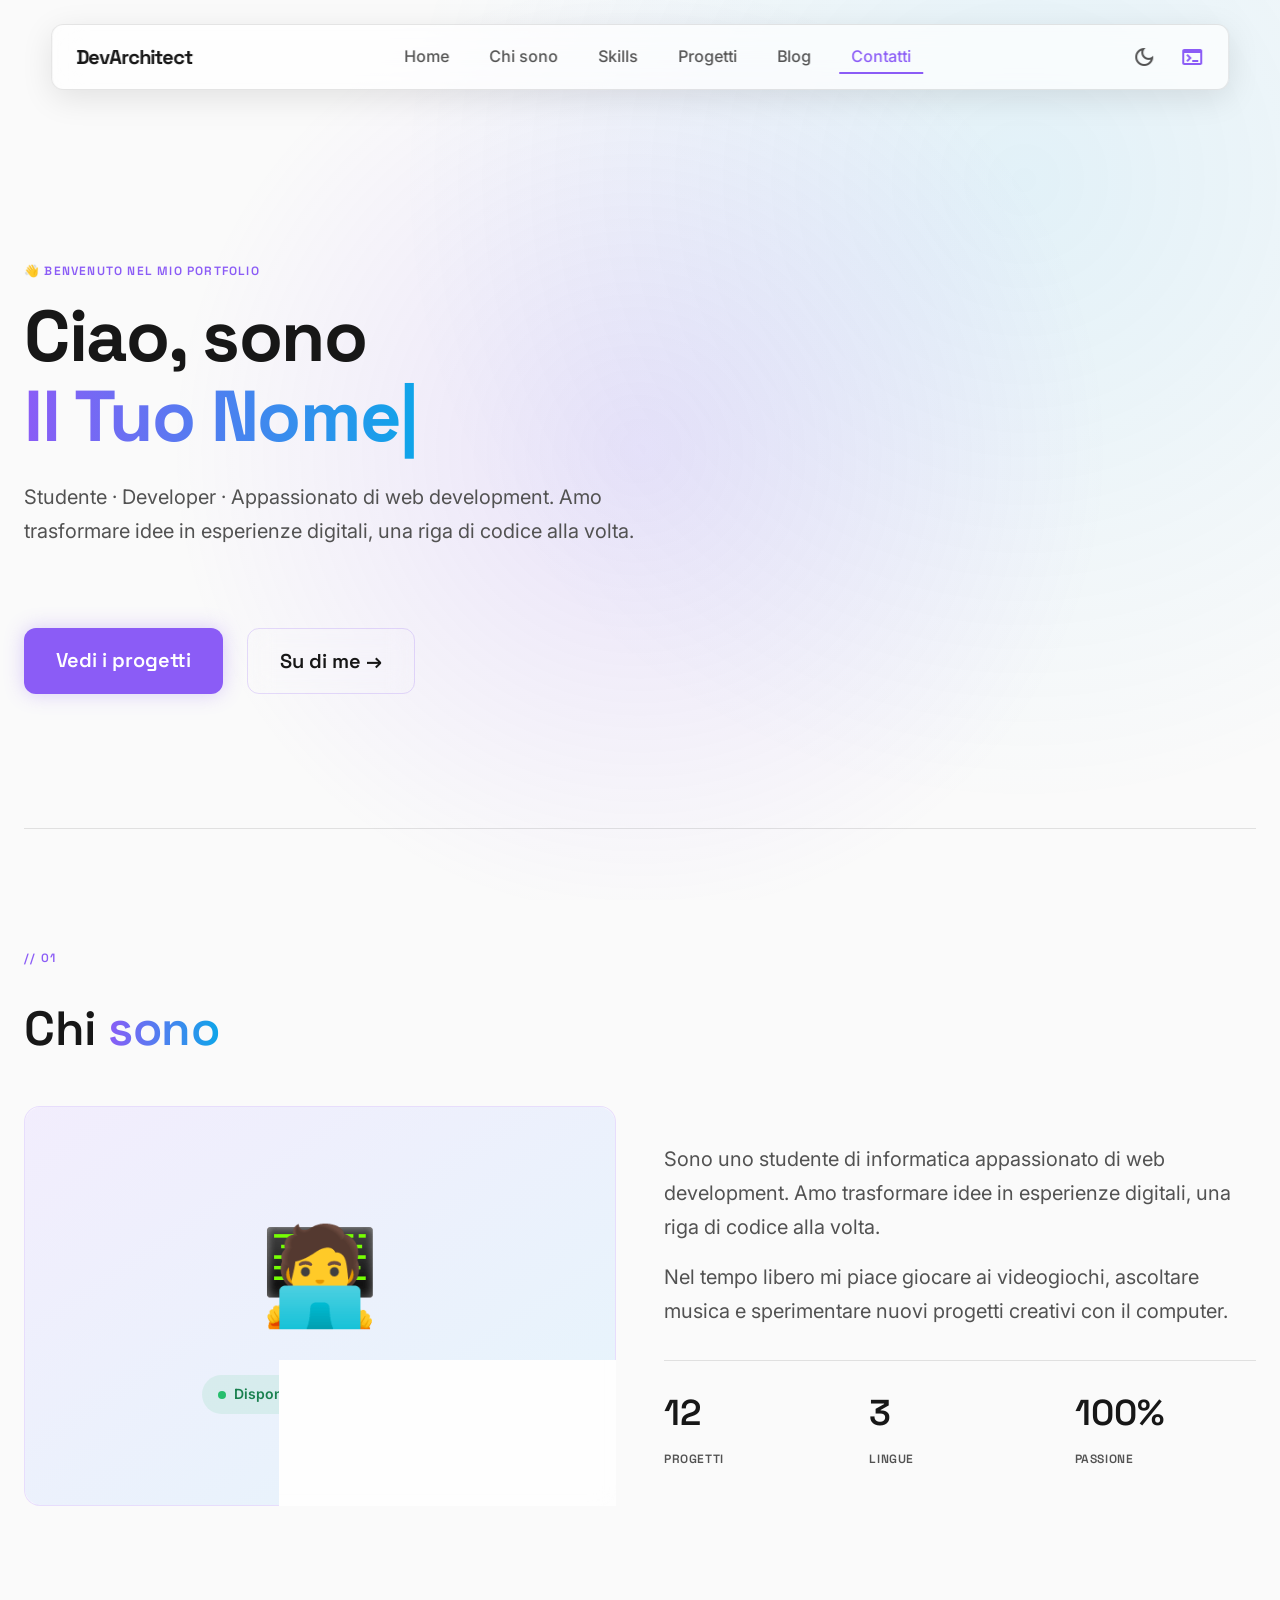
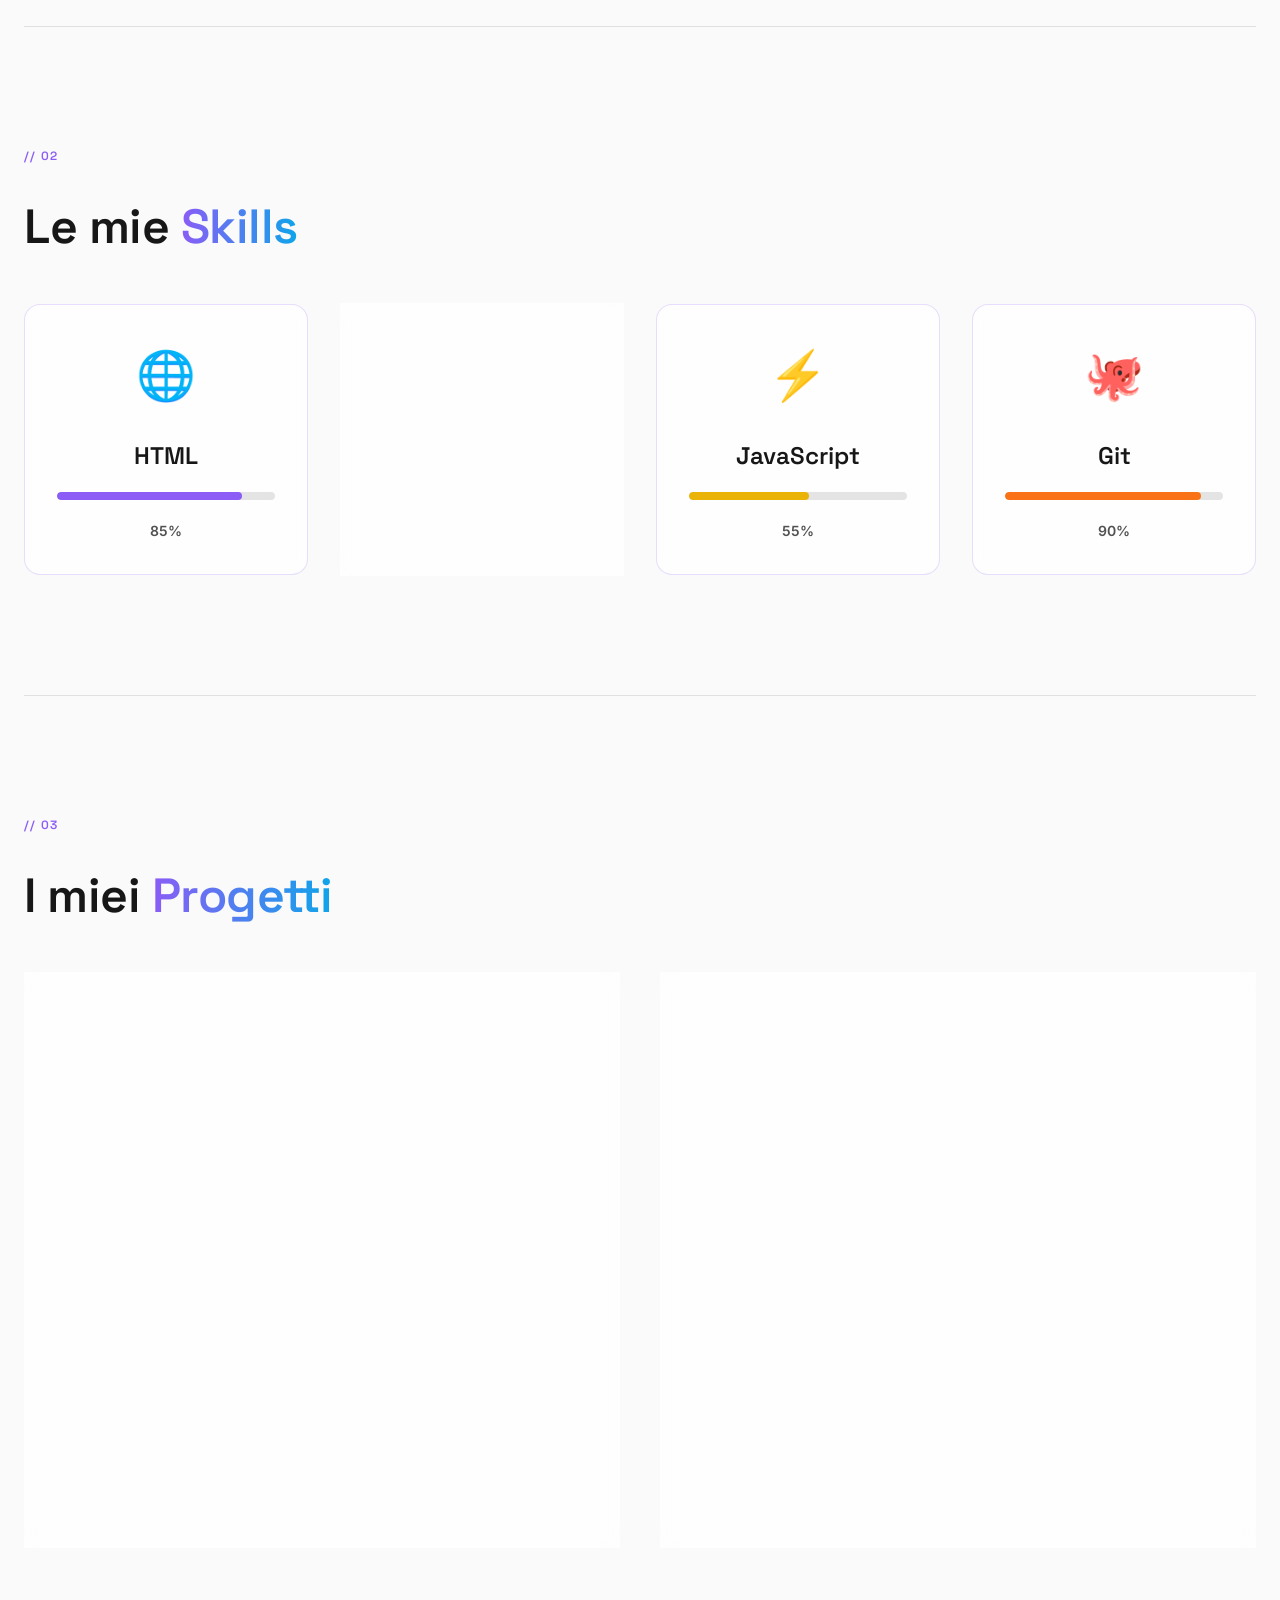
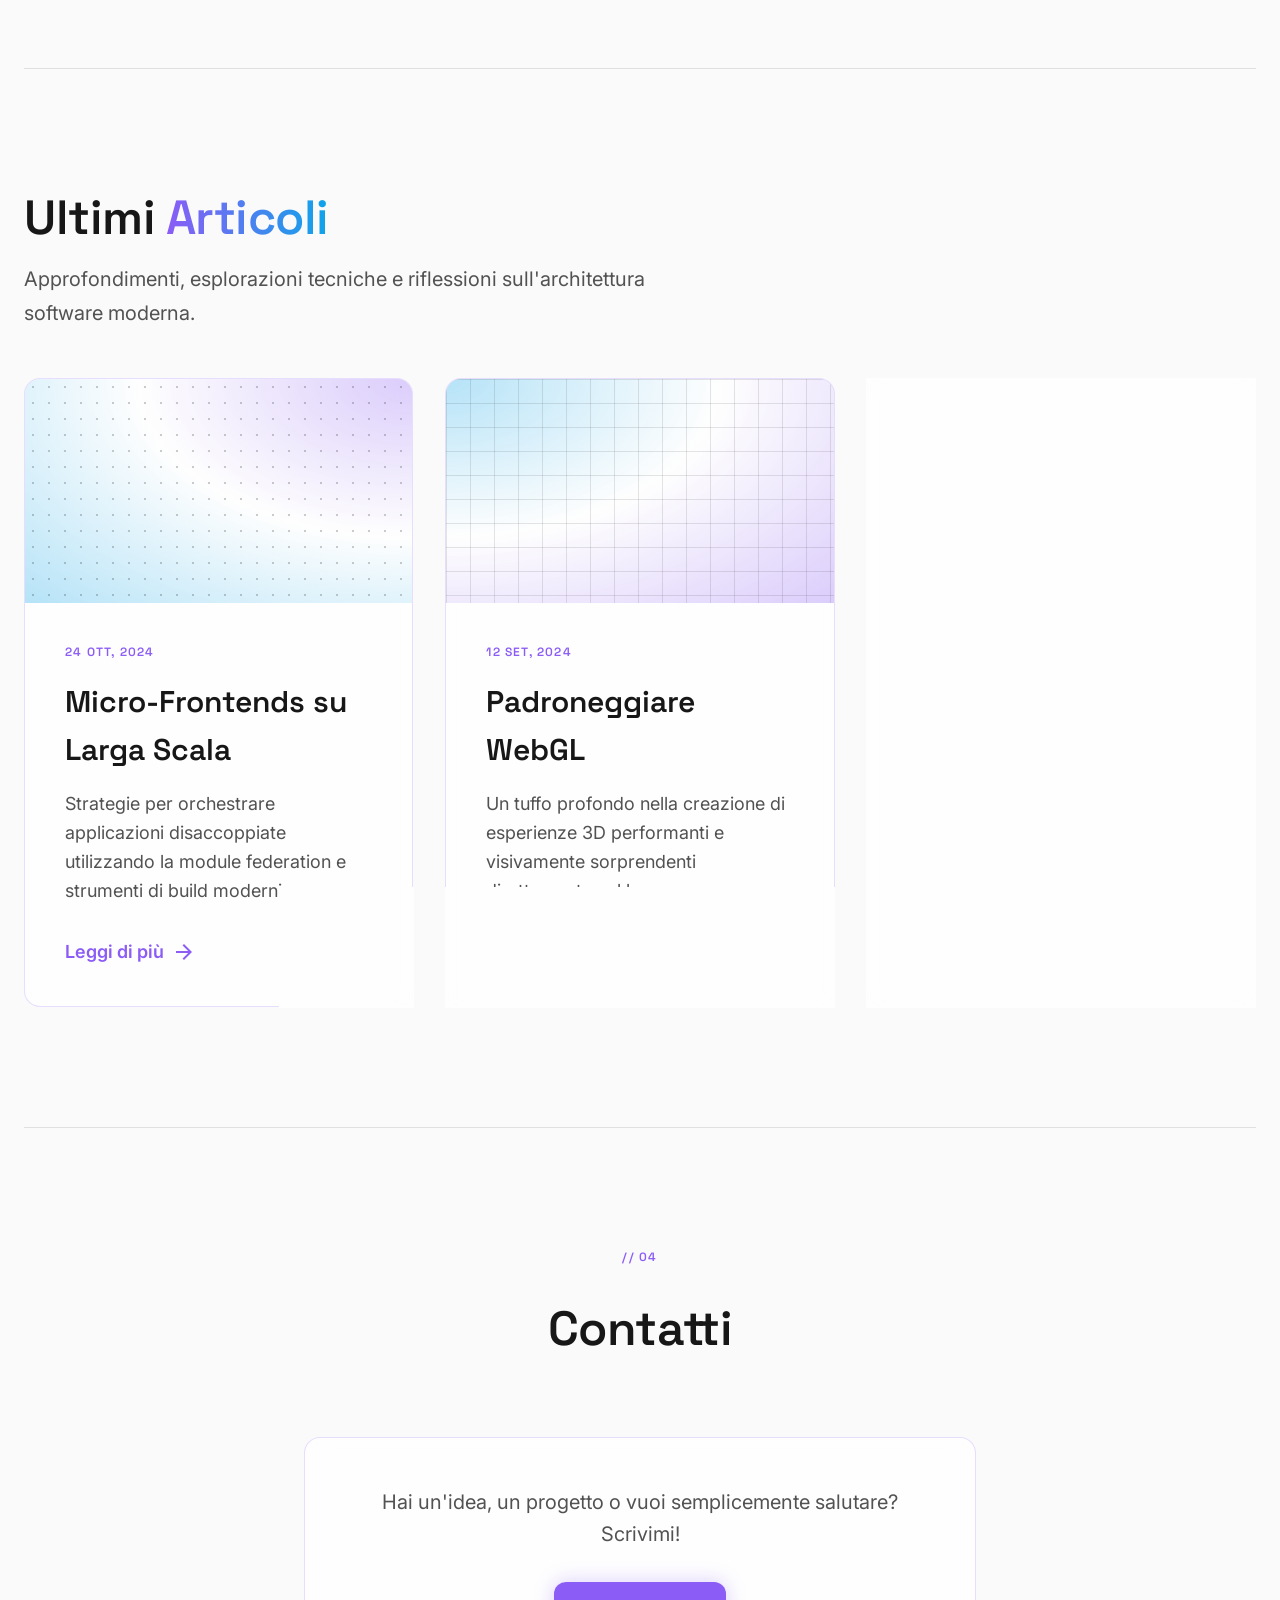
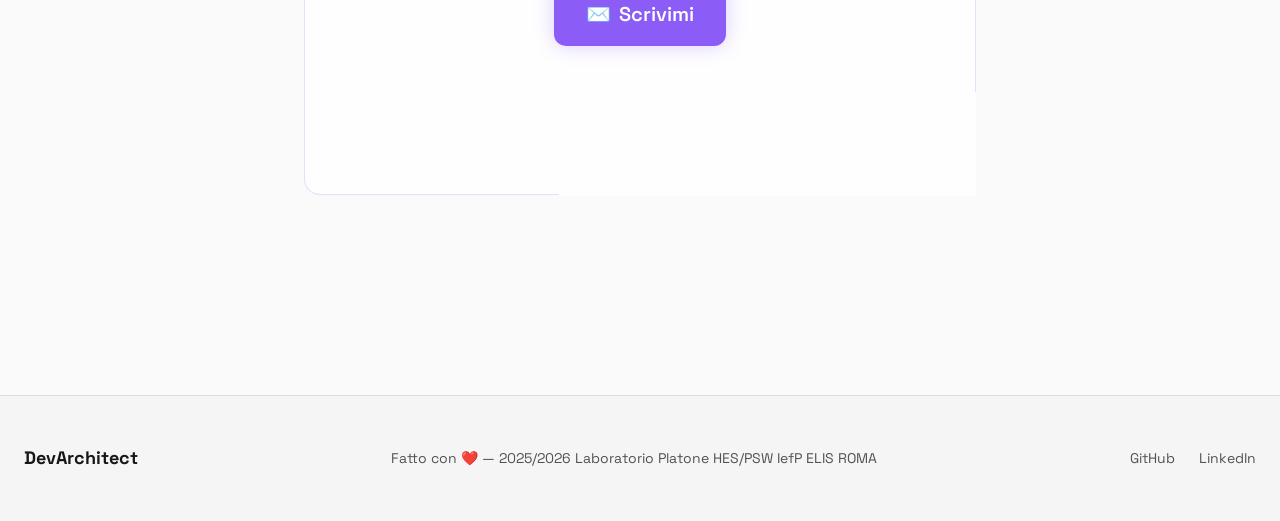
==== index.html @ a375ac2d "Add files via upload" ====
<!DOCTYPE html>

<html lang="it"><head>
<meta charset="utf-8"/>
<meta content="width=device-width, initial-scale=1.0" name="viewport"/>
<title>DevArchitect - Developer Portfolio</title>
<link href="https://fonts.googleapis.com/css2?family=Space+Grotesk:wght@400;600;700;900&amp;family=Inter:wght@400;500;600&amp;display=swap" rel="stylesheet"/>
<link href="https://fonts.googleapis.com/css2?family=Material+Symbols+Outlined:wght,FILL@100..700,0..1&amp;display=swap" rel="stylesheet"/>
<link rel="stylesheet" href="css/style.css">
</head>
<body>
<div class="glow-bg"></div>
<nav class="navbar">
<div class="navbar-brand">
            DevArchitect
        </div>
<div class="nav-links">
<a class="nav-link active" href="#home">Home</a>
<a class="nav-link" href="#about">Chi sono</a>
<a class="nav-link" href="#skills">Skills</a>
<a class="nav-link" href="#projects">Progetti</a>
<a class="nav-link" href="#blog">Blog</a>
<a class="nav-link" href="#contact">Contatti</a>
</div>
<div class="nav-actions">
<button aria-label="Toggle theme" class="theme-toggle" id="theme-toggle">
<span class="material-symbols-outlined light-icon">dark_mode</span>
<span class="material-symbols-outlined dark-icon" style="display: none;">light_mode</span>
</button>
<span class="material-symbols-outlined icon-terminal">terminal</span>
</div>
</nav>
<main>
<div class="container">
<!-- Hero Section -->
<section id="home">
<p class="label-caps">👋 Benvenuto nel mio portfolio</p>
<h1 class="h1-title max-w-4xl">
                    Ciao, sono<br/>
<span class="text-gradient typing-text" id="typewriter"></span>
</h1>
<p class="body-lg max-w-2xl mb-10">
                    Studente · Developer · Appassionato di web development. Amo trasformare idee in esperienze digitali, una riga di codice alla volta.
                </p>
<div class="btn-group">
<a class="btn-primary" href="#projects">Vedi i progetti</a>
<a class="btn-glass" href="#about">Su di me →</a>
</div>
</section>
<!-- About Section -->
<section id="about">
<div class="section-header">
<p class="label-caps">// 01</p>
<h2 class="h2-title">Chi <span class="text-gradient">sono</span></h2>
</div>
<div class="about-grid">
<div class="glass-panel glass-card about-image-card">
<div class="emoji">🧑‍💻</div>
<div class="bg-gradient"></div>
<div class="status-badge">
<span class="pulse-dot"></span> Disponibile per collaborare
                        </div>
</div>
<div>
<p class="body-lg mb-4">
                            Sono uno studente di informatica appassionato di web development.
                            Amo trasformare idee in esperienze digitali, una riga di codice alla volta.
                        </p>
<p class="body-lg mb-8">
                            Nel tempo libero mi piace giocare ai videogiochi, ascoltare musica
                            e sperimentare nuovi progetti creativi con il computer.
                        </p>
<div class="stats-grid">
<div>
<div class="stat-number">12</div>
<div class="stat-label">Progetti</div>
</div>
<div>
<div class="stat-number">3</div>
<div class="stat-label">Lingue</div>
</div>
<div>
<div class="stat-number">100%</div>
<div class="stat-label">Passione</div>
</div>
</div>
</div>
</div>
</section>
<!-- Skills Section -->
<section id="skills">
<div class="section-header">
<p class="label-caps">// 02</p>
<h2 class="h2-title">Le mie <span class="text-gradient">Skills</span></h2>
</div>
<div class="skills-grid">
<div class="glass-panel glass-card skill-card">
<div class="skill-icon">🌐</div>
<h3 class="skill-name">HTML</h3>
<div class="progress-bar-container">
<div class="progress-bar" style="width: 85%; background-color: #8b5cf6;"></div>
</div>
<span class="progress-text">85%</span>
</div>
<div class="glass-panel glass-card skill-card">
<div class="skill-icon">🎨</div>
<h3 class="skill-name">CSS</h3>
<div class="progress-bar-container">
<div class="progress-bar" style="width: 70%; background-color: #0ea5e9;"></div>
</div>
<span class="progress-text">70%</span>
</div>
<div class="glass-panel glass-card skill-card">
<div class="skill-icon">⚡</div>
<h3 class="skill-name">JavaScript</h3>
<div class="progress-bar-container">
<div class="progress-bar" style="width: 55%; background-color: #eab308;"></div>
</div>
<span class="progress-text">55%</span>
</div>
<div class="glass-panel glass-card skill-card">
<div class="skill-icon">🐙</div>
<h3 class="skill-name">Git</h3>
<div class="progress-bar-container">
<div class="progress-bar" style="width: 90%; background-color: #f97316;"></div>
</div>
<span class="progress-text">90%</span>
</div>
</div>
</section>
<!-- Projects Section -->
<section id="projects">
<div class="section-header">
<p class="label-caps">// 03</p>
<h2 class="h2-title">I miei <span class="text-gradient">Progetti</span></h2>
</div>
<div class="projects-grid">
<div class="glass-panel glass-card project-card">
<div class="project-image project-img-1">
                            🎮
                        </div>
<div class="project-content">
<div class="tech-chips">
<span class="tech-chip">HTML</span>
<span class="tech-chip">CSS</span>
<span class="tech-chip">JS</span>
</div>
<h3 class="project-title">Progetto 1</h3>
<p class="project-desc">Descrizione breve del tuo primo progetto. Cosa hai imparato? Che problema risolve?</p>
<div class="project-links">
<a class="project-link primary" href="#">
                                    Live <span class="material-symbols-outlined">arrow_forward</span>
</a>
<a class="project-link secondary" href="#">GitHub</a>
</div>
</div>
</div>
<div class="glass-panel glass-card project-card">
<div class="project-image project-img-2">
                            🌈
                        </div>
<div class="project-content">
<div class="tech-chips">
<span class="tech-chip">HTML</span>
<span class="tech-chip">CSS</span>
</div>
<h3 class="project-title">Progetto 2</h3>
<p class="project-desc">Descrizione breve del tuo secondo progetto. Cosa hai imparato? Che problema risolve?</p>
<div class="project-links">
<a class="project-link primary" href="#">
                                    Live <span class="material-symbols-outlined">arrow_forward</span>
</a>
<a class="project-link secondary" href="#">GitHub</a>
</div>
</div>
</div>
</div>
</section>
<!-- Blog Section -->
<section id="blog">
<div class="section-header">
<h2 class="h2-title">Ultimi <span class="text-gradient">Articoli</span></h2>
<p class="body-lg max-w-2xl">Approfondimenti, esplorazioni tecniche e riflessioni sull'architettura software moderna.</p>
</div>
<div class="blog-grid">
<div class="glass-panel glass-card blog-card">
<div class="blog-image blog-img-1">
<div class="blog-pattern-1"></div>
</div>
<div class="blog-content">
<span class="blog-date">24 Ott, 2024</span>
<h3 class="blog-title">Micro-Frontends su Larga Scala</h3>
<p class="blog-desc">Strategie per orchestrare applicazioni disaccoppiate utilizzando la module federation e strumenti di build moderni.</p>
<a class="blog-link" href="#">
                                Leggi di più <span class="material-symbols-outlined">arrow_forward</span>
</a>
</div>
</div>
<div class="glass-panel glass-card blog-card">
<div class="blog-image blog-img-2">
<div class="blog-pattern-2"></div>
</div>
<div class="blog-content">
<span class="blog-date">12 Set, 2024</span>
<h3 class="blog-title">Padroneggiare WebGL</h3>
<p class="blog-desc">Un tuffo profondo nella creazione di esperienze 3D performanti e visivamente sorprendenti direttamente nel browser.</p>
<a class="blog-link" href="#">
                                Leggi di più <span class="material-symbols-outlined">arrow_forward</span>
</a>
</div>
</div>
<div class="glass-panel glass-card blog-card">
<div class="blog-image blog-img-3">
<div class="blog-pattern-3"></div>
</div>
<div class="blog-content">
<span class="blog-date">05 Ago, 2024</span>
<h3 class="blog-title">React Server Components</h3>
<p class="blog-desc">Comprendere il nuovo paradigma di rendering e come influisce sul data fetching e sull'idratazione.</p>
<a class="blog-link" href="#">
                                Leggi di più <span class="material-symbols-outlined">arrow_forward</span>
</a>
</div>
</div>
</div>
</section>
<!-- Contact Section -->
<section id="contact">
<div class="section-header">
<p class="label-caps">// 04</p>
<h2 class="h2-title">Contatti</h2>
</div>
<div class="glass-panel glass-card contact-card">
<p class="contact-text">
                        Hai un'idea, un progetto o vuoi semplicemente salutare? Scrivimi!
                    </p>
<a class="btn-primary" href="mailto:tua@email.com" style="display: flex; align-items: center; gap: 0.5rem;">
<span>✉️</span> Scrivimi
                    </a>
<div class="social-links">
<a aria-label="GitHub" class="social-btn" href="#">
<svg fill="currentColor" height="28" viewbox="0 0 24 24" width="28"><path d="M12 0C5.374 0 0 5.373 0 12c0 5.302 3.438 9.8 8.207 11.387.599.111.793-.261.793-.577v-2.234c-3.338.726-4.033-1.416-4.033-1.416-.546-1.387-1.333-1.756-1.333-1.756-1.089-.745.083-.729.083-.729 1.205.084 1.839 1.237 1.839 1.237 1.07 1.834 2.807 1.304 3.492.997.107-.775.418-1.305.762-1.604-2.665-.305-5.467-1.334-5.467-5.931 0-1.311.469-2.381 1.236-3.221-.124-.303-.535-1.524.117-3.176 0 0 1.008-.322 3.301 1.23A11.509 11.509 0 0 1 12 5.803c1.02.005 2.047.138 3.006.404 2.291-1.552 3.297-1.23 3.297-1.23.653 1.653.242 2.874.118 3.176.77.84 1.235 1.911 1.235 3.221 0 4.609-2.807 5.624-5.479 5.921.43.372.823 1.102.823 2.222v3.293c0 .319.192.694.801.576C20.566 21.797 24 17.3 24 12c0-6.627-5.373-12-12-12z"></path></svg>
</a>
<a aria-label="Instagram" class="social-btn" href="#">
<svg fill="currentColor" height="28" viewbox="0 0 24 24" width="28"><path d="M12 2.163c3.204 0 3.584.012 4.85.07 3.252.148 4.771 1.691 4.919 4.919.058 1.265.069 1.645.069 4.849 0 3.205-.012 3.584-.069 4.849-.149 3.225-1.664 4.771-4.919 4.919-1.266.058-1.644.07-4.85.07-3.204 0-3.584-.012-4.849-.07-3.26-.149-4.771-1.699-4.919-4.92-.058-1.265-.07-1.644-.07-4.849 0-3.204.013-3.583.07-4.849.149-3.227 1.664-4.771 4.919-4.919 1.266-.057 1.645-.069 4.849-.069zm0-2.163c-3.259 0-3.667.014-4.947.072-4.358.2-6.78 2.618-6.98 6.98-.059 1.281-.073 1.689-.073 4.948 0 3.259.014 3.668.072 4.948.2 4.358 2.618 6.78 6.98 6.98 1.281.058 1.689.072 4.948.072 3.259 0 3.668-.014 4.948-.072 4.354-.2 6.782-2.618 6.979-6.98.059-1.28.073-1.689.073-4.948 0-3.259-.014-3.667-.072-4.947-.196-4.354-2.617-6.78-6.979-6.98-1.281-.059-1.69-.073-4.949-.073zm0 5.838c-3.403 0-6.162 2.759-6.162 6.162s2.759 6.163 6.162 6.163 6.162-2.759 6.162-6.163c0-3.403-2.759-6.162-6.162-6.162zm0 10.162c-2.209 0-4-1.79-4-4 0-2.209 1.791-4 4-4s4 1.791 4 4c0 2.21-1.791 4-4 4zm6.406-11.845c-.796 0-1.441.645-1.441 1.44s.645 1.44 1.441 1.44c.795 0 1.439-.645 1.439-1.44s-.644-1.44-1.439-1.44z"></path></svg>
</a>
</div>
</div>
</section>
</div>
</main>
<footer>
<div class="container footer-content">
<div class="footer-brand">
                DevArchitect
            </div>
<div class="footer-text">
                Fatto con ❤️ — 2025/2026 Laboratorio Platone HES/PSW IefP ELIS ROMA
            </div>
<div class="footer-links">
<a class="footer-link" href="#">GitHub</a>
<a class="footer-link" href="#">LinkedIn</a>
</div>
</div>
</footer>
<script src="js/script.js"></script>
</body></html>
---- css/style.css ----
:root {
        /* Light Theme */
        --bg-color: #fafafa;
        --text-color: #171717;
        --text-muted: #525252;
        --primary-color: #8b5cf6;
        --secondary-color: #0ea5e9;
        --surface-color: rgba(255, 255, 255, 0.7);
        --border-color: rgba(0, 0, 0, 0.1);
        --glass-border: rgba(139, 92, 246, 0.2);
        --card-hover-shadow: rgba(139, 92, 246, 0.2);
        --nav-bg: rgba(255, 255, 255, 0.7);
        --glow-color-1: rgba(139, 92, 246, 0.15);
        --glow-color-2: rgba(14, 165, 233, 0.1);
        --footer-bg: #f5f5f5;
        --chip-bg: #e5e5e5;
        --chip-text: #404040;
    }

    :root[data-theme="dark"] {
        /* Dark Theme */
        --bg-color: #050505;
        --text-color: #e7e0ed;
        --text-muted: #a3a3a3;
        --primary-color: #d0bcff;
        --secondary-color: #4cd7f6;
        --surface-color: rgba(29, 26, 35, 0.4);
        --border-color: rgba(255, 255, 255, 0.05);
        --glass-border: rgba(255, 255, 255, 0.1);
        --card-hover-shadow: rgba(139, 92, 246, 0.3);
        --nav-bg: rgba(10, 10, 10, 0.6);
        --footer-bg: #0a0a0a;
        --chip-bg: rgba(255, 255, 255, 0.1);
        --chip-text: #d4d4d4;
    }

    * {
        box-sizing: border-box;
        margin: 0;
        padding: 0;
    }

    body {
        font-family: 'Inter', sans-serif;
        background-color: var(--bg-color);
        color: var(--text-color);
        line-height: 1.6;
        overflow-x: hidden;
        transition: background-color 0.3s ease, color 0.3s ease;
    }

    h1, h2, h3, h4, h5, h6, .font-heading {
        font-family: 'Space Grotesk', sans-serif;
    }

    a {
        text-decoration: none;
        color: inherit;
    }

    /* Global Glow Background */
    .glow-bg {
        position: fixed;
        top: 0;
        left: 0;
        right: 0;
        bottom: 0;
        background: radial-gradient(circle at 50% 50%, var(--glow-color-1), transparent 60%),
                    radial-gradient(circle at 80% 20%, var(--glow-color-2), transparent 50%);
        pointer-events: none;
        z-index: -1;
    }

    /* Navigation */
    .navbar {
        position: fixed;
        top: 1.5rem;
        left: 50%;
        transform: translateX(-50%);
        width: 92%;
        max-width: 1280px;
        background: var(--nav-bg);
        backdrop-filter: blur(16px);
        -webkit-backdrop-filter: blur(16px);
        border: 1px solid var(--border-color);
        border-radius: 0.75rem;
        display: flex;
        justify-content: space-between;
        align-items: center;
        padding: 0.75rem 1.5rem;
        z-index: 1000;
        box-shadow: 0 8px 32px 0 rgba(0, 0, 0, 0.1);
    }

    .navbar-brand {
        font-family: 'Space Grotesk', sans-serif;
        font-size: 1.25rem;
        font-weight: 900;
        letter-spacing: -0.05em;
    }

    .nav-links {
        display: none;
    }

    @media (min-width: 768px) {
        .nav-links {
            display: flex;
            gap: 1rem;
        }
    }

    .nav-link {
        font-weight: 500;
        color: var(--text-muted);
        padding: 0.25rem 0.75rem;
        border-radius: 0.375rem;
        transition: all 0.3s ease;
    }

    .nav-link:hover {
        color: var(--primary-color);
        background-color: var(--border-color);
    }

    .nav-link.active {
        color: var(--primary-color);
        border-bottom: 2px solid var(--primary-color);
        border-radius: 0;
        padding-bottom: 0.125rem;
    }

    .nav-actions {
        display: flex;
        align-items: center;
        gap: 1rem;
    }

    .theme-toggle {
        background: none;
        border: none;
        color: var(--text-muted);
        cursor: pointer;
        padding: 0.5rem;
        border-radius: 0.5rem;
        display: flex;
        align-items: center;
        justify-content: center;
        transition: background-color 0.3s ease;
    }

    .theme-toggle:hover {
        background-color: var(--border-color);
    }

    .icon-terminal {
        display: none;
        color: var(--primary-color);
    }

    @media (min-width: 768px) {
        .icon-terminal {
            display: block;
        }
    }

    /* Layout Container */
    .container {
        max-width: 1280px;
        margin: 0 auto;
        padding: 0 1.5rem;
        width: 100%;
    }

    main {
        margin-top: 8rem;
    }

    section {
        padding: 7.5rem 0;
        border-top: 1px solid var(--border-color);
    }

    #home {
        border-top: none;
        min-height: 700px;
        display: flex;
        flex-direction: column;
        justify-content: center;
    }

    /* Typography Utilities */
    .text-gradient {
        background-clip: text;
        -webkit-background-clip: text;
        -webkit-text-fill-color: transparent;
        background-image: linear-gradient(to right, var(--primary-color), var(--secondary-color));
    }

    .label-caps {
        font-family: 'Space Grotesk', sans-serif;
        font-size: 0.75rem;
        font-weight: 600;
        letter-spacing: 0.1em;
        text-transform: uppercase;
        color: var(--primary-color);
        margin-bottom: 1rem;
    }

    .h1-title {
        font-size: 4.5rem;
        line-height: 1.1;
        font-weight: 700;
        letter-spacing: -0.02em;
        margin-bottom: 1.5rem;
    }

    .h2-title {
        font-size: 3rem;
        line-height: 1.2;
        font-weight: 600;
        letter-spacing: -0.01em;
    }

    .h3-title {
        font-size: 2.5rem;
        line-height: 1.3;
        font-weight: 600;
    }

    .body-lg {
        font-size: 1.25rem;
        line-height: 1.7;
        color: var(--text-muted);
    }

    /* Typing Effect Specifics */
    .typing-container {
        display: inline-block;
    }
    
    .typing-text::after {
        content: '|';
        animation: blink 1s step-end infinite;
        color: var(--text-color);
    }

    @keyframes blink {
        0%, 100% { opacity: 1; }
        50% { opacity: 0; }
    }

    /* Buttons & Links */
    .btn-primary {
        display: inline-block;
        background-color: var(--primary-color);
        color: #fff;
        padding: 1rem 2rem;
        border-radius: 0.75rem;
        font-family: 'Space Grotesk', sans-serif;
        font-size: 1.25rem;
        font-weight: 600;
        box-shadow: 0 0 20px rgba(139, 92, 246, 0.3);
        transition: all 0.3s ease;
        border: none;
        cursor: pointer;
    }

    :root[data-theme="dark"] .btn-primary {
        color: #171717;
    }

    .btn-primary:hover {
        box-shadow: 0 0 30px rgba(139, 92, 246, 0.5);
        transform: translateY(-2px);
    }

    .btn-glass {
        display: inline-block;
        padding: 1rem 2rem;
        border-radius: 0.75rem;
        font-family: 'Space Grotesk', sans-serif;
        font-size: 1.25rem;
        font-weight: 600;
        backdrop-filter: blur(12px);
        border: 1px solid var(--glass-border);
        transition: all 0.3s ease;
    }

    .btn-glass:hover {
        background-color: var(--border-color);
    }

    .btn-group {
        display: flex;
        gap: 1.5rem;
        margin-top: 2.5rem;
    }

    /* Cards & Glass Panels */
    .glass-panel {
        background-color: var(--surface-color);
        backdrop-filter: blur(12px);
        -webkit-backdrop-filter: blur(12px);
        border: 1px solid var(--glass-border);
        border-radius: 1rem;
        transition: all 0.3s ease;
    }

    .glass-card:hover {
        backdrop-filter: blur(20px);
        box-shadow: 0 0 30px var(--card-hover-shadow);
        transform: translateY(-5px);
        border-color: var(--primary-color);
    }

    /* Section Header */
    .section-header {
        display: flex;
        flex-direction: column;
        gap: 1rem;
        margin-bottom: 3rem;
    }

    /* About Section */
    .about-grid {
        display: grid;
        grid-template-columns: 1fr;
        gap: 3rem;
        align-items: center;
    }

    @media (min-width: 1024px) {
        .about-grid {
            grid-template-columns: 1fr 1fr;
        }
    }

    .about-image-card {
        min-height: 400px;
        display: flex;
        flex-direction: column;
        align-items: center;
        justify-content: center;
        position: relative;
        padding: 3rem;
    }

    .about-image-card .emoji {
        font-size: 6rem;
        position: relative;
        z-index: 10;
        margin-bottom: 1.5rem;
    }

    .about-image-card .bg-gradient {
        position: absolute;
        inset: 0;
        background: linear-gradient(to bottom right, rgba(139, 92, 246, 0.1), rgba(14, 165, 233, 0.1));
        border-radius: 1rem;
    }

    .status-badge {
        display: inline-flex;
        align-items: center;
        gap: 0.5rem;
        padding: 0.5rem 1rem;
        border-radius: 9999px;
        background-color: rgba(34, 197, 94, 0.1);
        color: #15803d;
        font-weight: 600;
        font-size: 0.875rem;
    }

    :root[data-theme="dark"] .status-badge {
        background-color: rgba(34, 197, 94, 0.2);
        color: #4ade80;
    }

    .pulse-dot {
        width: 8px;
        height: 8px;
        border-radius: 50%;
        background-color: #22c55e;
        animation: pulse 2s cubic-bezier(0.4, 0, 0.6, 1) infinite;
    }

    @keyframes pulse {
        0%, 100% { opacity: 1; }
        50% { opacity: .5; }
    }

    .stats-grid {
        display: grid;
        grid-template-columns: repeat(3, 1fr);
        gap: 1.5rem;
        padding-top: 1.5rem;
        border-top: 1px solid var(--border-color);
        margin-top: 2rem;
    }

    .stat-number {
        font-family: 'Space Grotesk', sans-serif;
        font-size: 2.25rem;
        font-weight: 600;
        margin-bottom: 0.5rem;
    }

    .stat-label {
        font-family: 'Space Grotesk', sans-serif;
        font-size: 0.75rem;
        font-weight: 600;
        letter-spacing: 0.05em;
        text-transform: uppercase;
        color: var(--text-muted);
    }

    /* Skills Section */
    .skills-grid {
        display: grid;
        grid-template-columns: repeat(2, 1fr);
        gap: 2rem;
    }

    @media (min-width: 768px) {
        .skills-grid {
            grid-template-columns: repeat(4, 1fr);
        }
    }

    .skill-card {
        padding: 2rem;
        display: flex;
        flex-direction: column;
        align-items: center;
        text-align: center;
        gap: 1rem;
    }

    .skill-icon {
        font-size: 3rem;
        margin-bottom: 0.5rem;
    }

    .skill-name {
        font-family: 'Space Grotesk', sans-serif;
        font-size: 1.5rem;
        font-weight: 600;
    }

    .progress-bar-container {
        width: 100%;
        background-color: var(--border-color);
        border-radius: 9999px;
        height: 0.5rem;
        margin-bottom: 0.25rem;
        overflow: hidden;
    }

    .progress-bar {
        height: 100%;
        border-radius: 9999px;
    }

    .progress-text {
        font-size: 0.875rem;
        color: var(--text-muted);
        font-weight: 600;
    }

    /* Projects Section */
    .projects-grid {
        display: grid;
        grid-template-columns: 1fr;
        gap: 2.5rem;
    }

    @media (min-width: 768px) {
        .projects-grid {
            grid-template-columns: repeat(2, 1fr);
        }
    }

    .project-card {
        display: flex;
        flex-direction: column;
        min-height: 500px;
        overflow: hidden;
    }

    .project-image {
        height: 16rem;
        width: 100%;
        display: flex;
        align-items: center;
        justify-content: center;
        font-size: 6rem;
    }

    .project-img-1 { background: linear-gradient(to bottom right, rgba(99, 102, 241, 0.2), rgba(168, 85, 247, 0.2)); }
    .project-img-2 { background: linear-gradient(to bottom right, rgba(16, 185, 129, 0.2), rgba(20, 184, 166, 0.2)); }

    .project-content {
        padding: 2.5rem;
        display: flex;
        flex-direction: column;
        flex-grow: 1;
    }

    .tech-chips {
        display: flex;
        gap: 0.5rem;
        margin-bottom: 1.5rem;
        flex-wrap: wrap;
    }

    .tech-chip {
        padding: 0.25rem 0.75rem;
        background-color: var(--chip-bg);
        border-radius: 0.375rem;
        font-size: 0.875rem;
        font-weight: 600;
        color: var(--chip-text);
    }

    .project-title {
        font-size: 1.875rem;
        margin-bottom: 1rem;
        font-family: 'Space Grotesk', sans-serif;
        font-weight: 600;
    }

    .project-desc {
        color: var(--text-muted);
        margin-bottom: 2rem;
        flex-grow: 1;
        font-size: 1.125rem;
    }

    .project-links {
        display: flex;
        gap: 1.5rem;
        margin-top: auto;
    }

    .project-link {
        display: flex;
        align-items: center;
        gap: 0.5rem;
        font-weight: 600;
        font-size: 1.125rem;
        transition: color 0.3s ease;
    }

    .project-link.primary {
        color: var(--primary-color);
    }

    .project-link.primary:hover {
        color: var(--secondary-color);
    }

    .project-link.secondary {
        color: var(--text-muted);
    }

    .project-link.secondary:hover {
        color: var(--text-color);
    }

    /* Blog Section */
    .blog-grid {
        display: grid;
        grid-template-columns: 1fr;
        gap: 2rem;
    }

    @media (min-width: 1024px) {
        .blog-grid {
            grid-template-columns: repeat(3, 1fr);
        }
    }

    .blog-card {
        display: flex;
        flex-direction: column;
        min-height: 480px;
        overflow: hidden;
    }

    .blog-image {
        height: 14rem;
        width: 100%;
        position: relative;
        overflow: hidden;
    }

    .blog-img-1 { background: radial-gradient(ellipse at top right, rgba(139, 92, 246, 0.3), rgba(255, 255, 255, 0.1), rgba(14, 165, 233, 0.3)); }
    .blog-img-2 { background: radial-gradient(ellipse at top left, rgba(14, 165, 233, 0.3), rgba(255, 255, 255, 0.1), rgba(139, 92, 246, 0.3)); }
    .blog-img-3 { background: radial-gradient(circle at bottom, rgba(168, 85, 247, 0.3), rgba(255, 255, 255, 0.1), rgba(16, 185, 129, 0.3)); }

    .blog-pattern-1 { background-image: radial-gradient(rgba(0,0,0,0.2) 1px, transparent 1px); background-size: 16px 16px; position: absolute; inset: 0; }
    .blog-pattern-2 { background-image: linear-gradient(rgba(0,0,0,0.1) 1px, transparent 1px), linear-gradient(90deg, rgba(0,0,0,0.1) 1px, transparent 1px); background-size: 24px 24px; position: absolute; inset: 0; }
    .blog-pattern-3 { background-image: repeating-linear-gradient(45deg, rgba(0,0,0,0.1) 0, rgba(0,0,0,0.1) 1px, transparent 1px, transparent 12px); position: absolute; inset: 0; }

    :root[data-theme="dark"] .blog-pattern-1 { background-image: radial-gradient(rgba(255,255,255,0.2) 1px, transparent 1px); }
    :root[data-theme="dark"] .blog-pattern-2 { background-image: linear-gradient(rgba(255,255,255,0.1) 1px, transparent 1px), linear-gradient(90deg, rgba(255,255,255,0.1) 1px, transparent 1px); }
    :root[data-theme="dark"] .blog-pattern-3 { background-image: repeating-linear-gradient(45deg, rgba(255,255,255,0.1) 0, rgba(255,255,255,0.1) 1px, transparent 1px, transparent 12px); }

    .blog-content {
        padding: 2.5rem;
        display: flex;
        flex-direction: column;
        flex-grow: 1;
    }

    .blog-date {
        font-family: 'Space Grotesk', sans-serif;
        font-size: 0.75rem;
        font-weight: 600;
        letter-spacing: 0.1em;
        text-transform: uppercase;
        color: var(--primary-color);
        margin-bottom: 1rem;
    }

    .blog-title {
        font-size: 1.875rem;
        margin-bottom: 1rem;
        font-family: 'Space Grotesk', sans-serif;
        font-weight: 600;
    }

    .blog-desc {
        color: var(--text-muted);
        margin-bottom: 2rem;
        flex-grow: 1;
        font-size: 1.125rem;
    }

    .blog-link {
        display: inline-flex;
        align-items: center;
        gap: 0.5rem;
        font-weight: 600;
        color: var(--primary-color);
        font-size: 1.125rem;
        margin-top: auto;
        transition: color 0.3s ease;
    }

    .blog-link:hover {
        color: var(--secondary-color);
    }

    .blog-link .material-symbols-outlined {
        transition: transform 0.3s ease;
    }

    .blog-link:hover .material-symbols-outlined {
        transform: translateX(4px);
    }

    /* Contact Section */
    #contact {
        text-align: center;
        display: flex;
        flex-direction: column;
        align-items: center;
    }

    .contact-card {
        max-width: 42rem;
        width: 100%;
        padding: 3rem;
        display: flex;
        flex-direction: column;
        align-items: center;
        gap: 2rem;
        margin-top: 2rem;
    }

    .contact-text {
        font-size: 1.25rem;
        color: var(--text-muted);
    }

    .social-links {
        display: flex;
        gap: 1.5rem;
        margin-top: 1rem;
    }

    .social-btn {
        color: var(--text-muted);
        padding: 0.75rem;
        border-radius: 50%;
        transition: all 0.3s ease;
        display: flex;
        align-items: center;
        justify-content: center;
    }

    .social-btn:hover {
        color: var(--primary-color);
        background-color: var(--border-color);
    }

    /* Footer */
    footer {
        background-color: var(--footer-bg);
        border-top: 1px solid var(--border-color);
        padding: 3rem 0;
        margin-top: 5rem;
        position: relative;
        z-index: 10;
        transition: background-color 0.3s ease;
    }

    .footer-content {
        display: flex;
        flex-direction: column;
        align-items: center;
        gap: 1.5rem;
        font-family: 'Space Grotesk', sans-serif;
        font-size: 0.875rem;
    }

    @media (min-width: 768px) {
        .footer-content {
            flex-direction: row;
            justify-content: space-between;
        }
    }

    .footer-brand {
        font-size: 1.125rem;
        font-weight: 700;
        color: var(--text-color);
    }

    .footer-text {
        color: var(--text-muted);
        text-align: center;
    }

    .footer-links {
        display: flex;
        gap: 1.5rem;
    }

    .footer-link {
        color: var(--text-muted);
        transition: color 0.3s ease;
    }

    .footer-link:hover {
        color: var(--text-color);
    }

    /* Utilities */
    .mb-2 { margin-bottom: 0.5rem; }
    .mb-4 { margin-bottom: 1rem; }
    .mb-6 { margin-bottom: 1.5rem; }
    .mb-8 { margin-bottom: 2rem; }
    .mb-10 { margin-bottom: 2.5rem; }
    
    .max-w-2xl { max-width: 42rem; }
    .max-w-4xl { max-width: 56rem; }
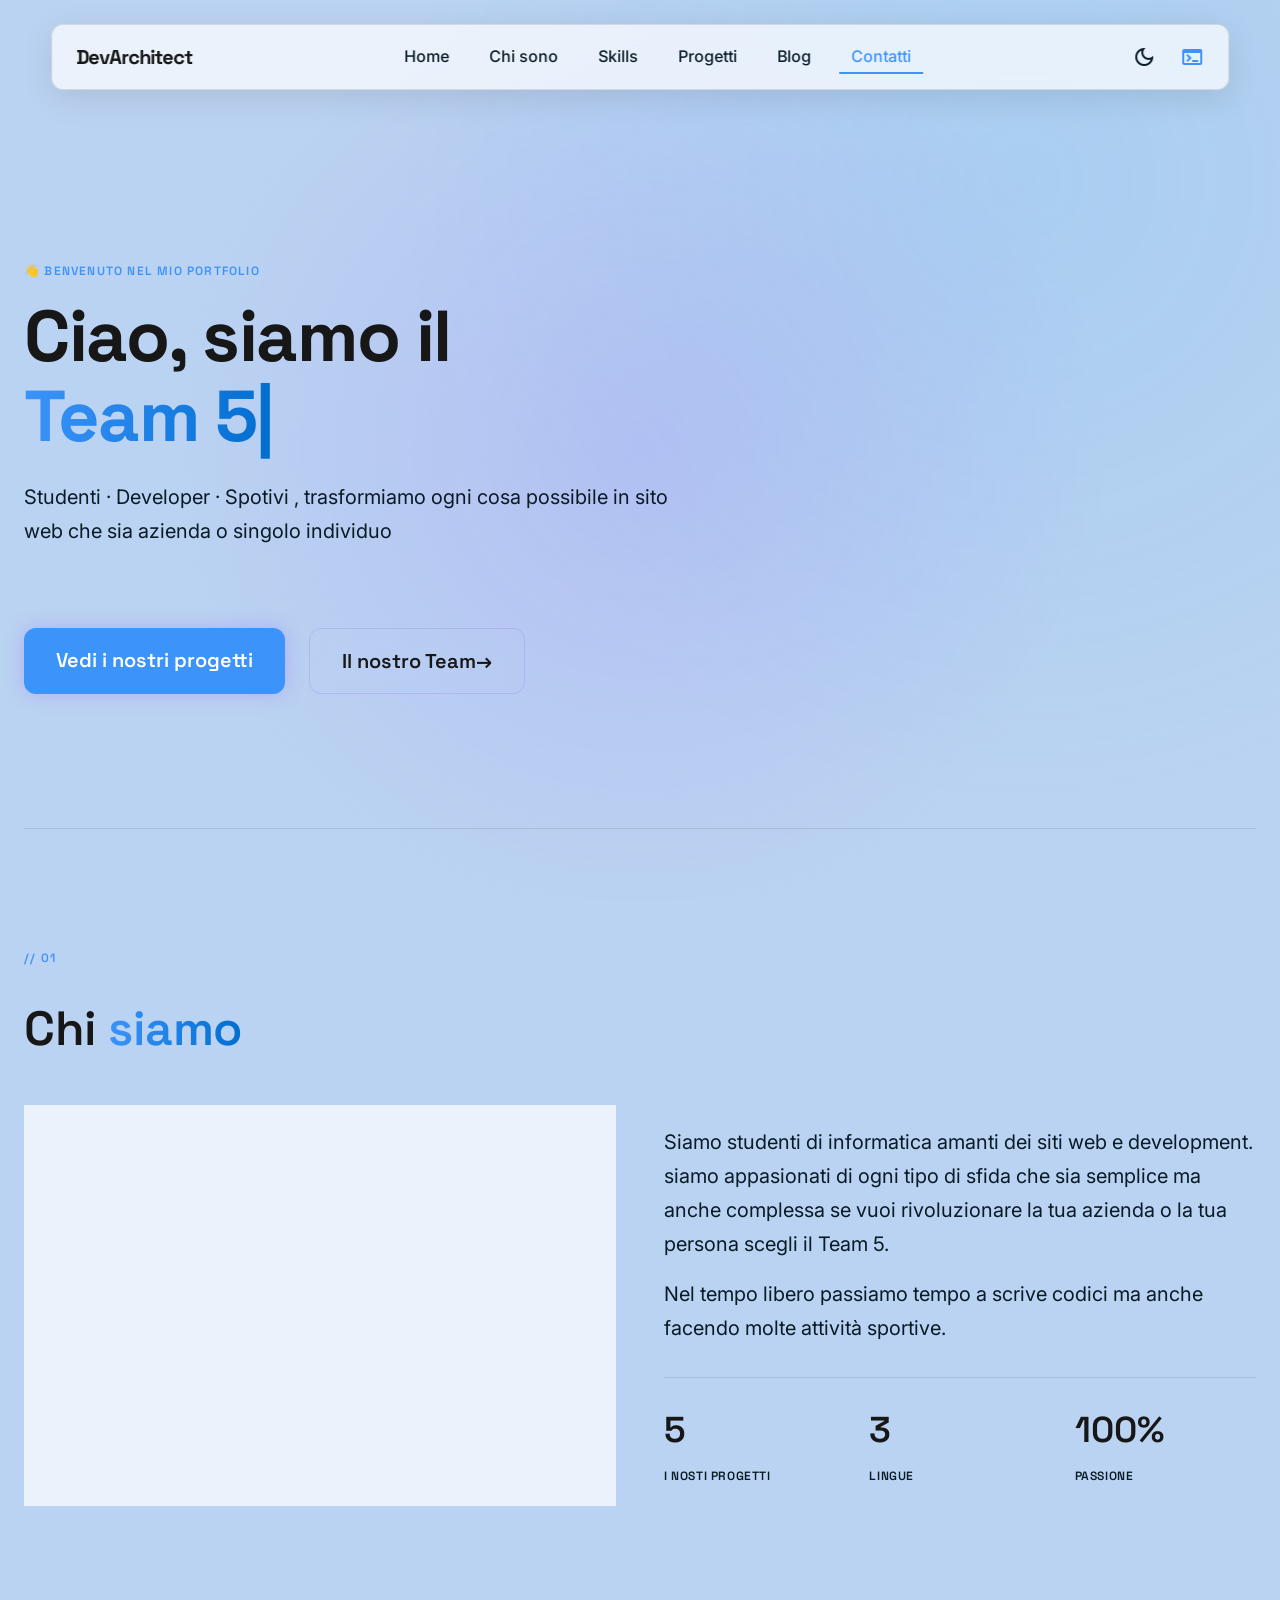
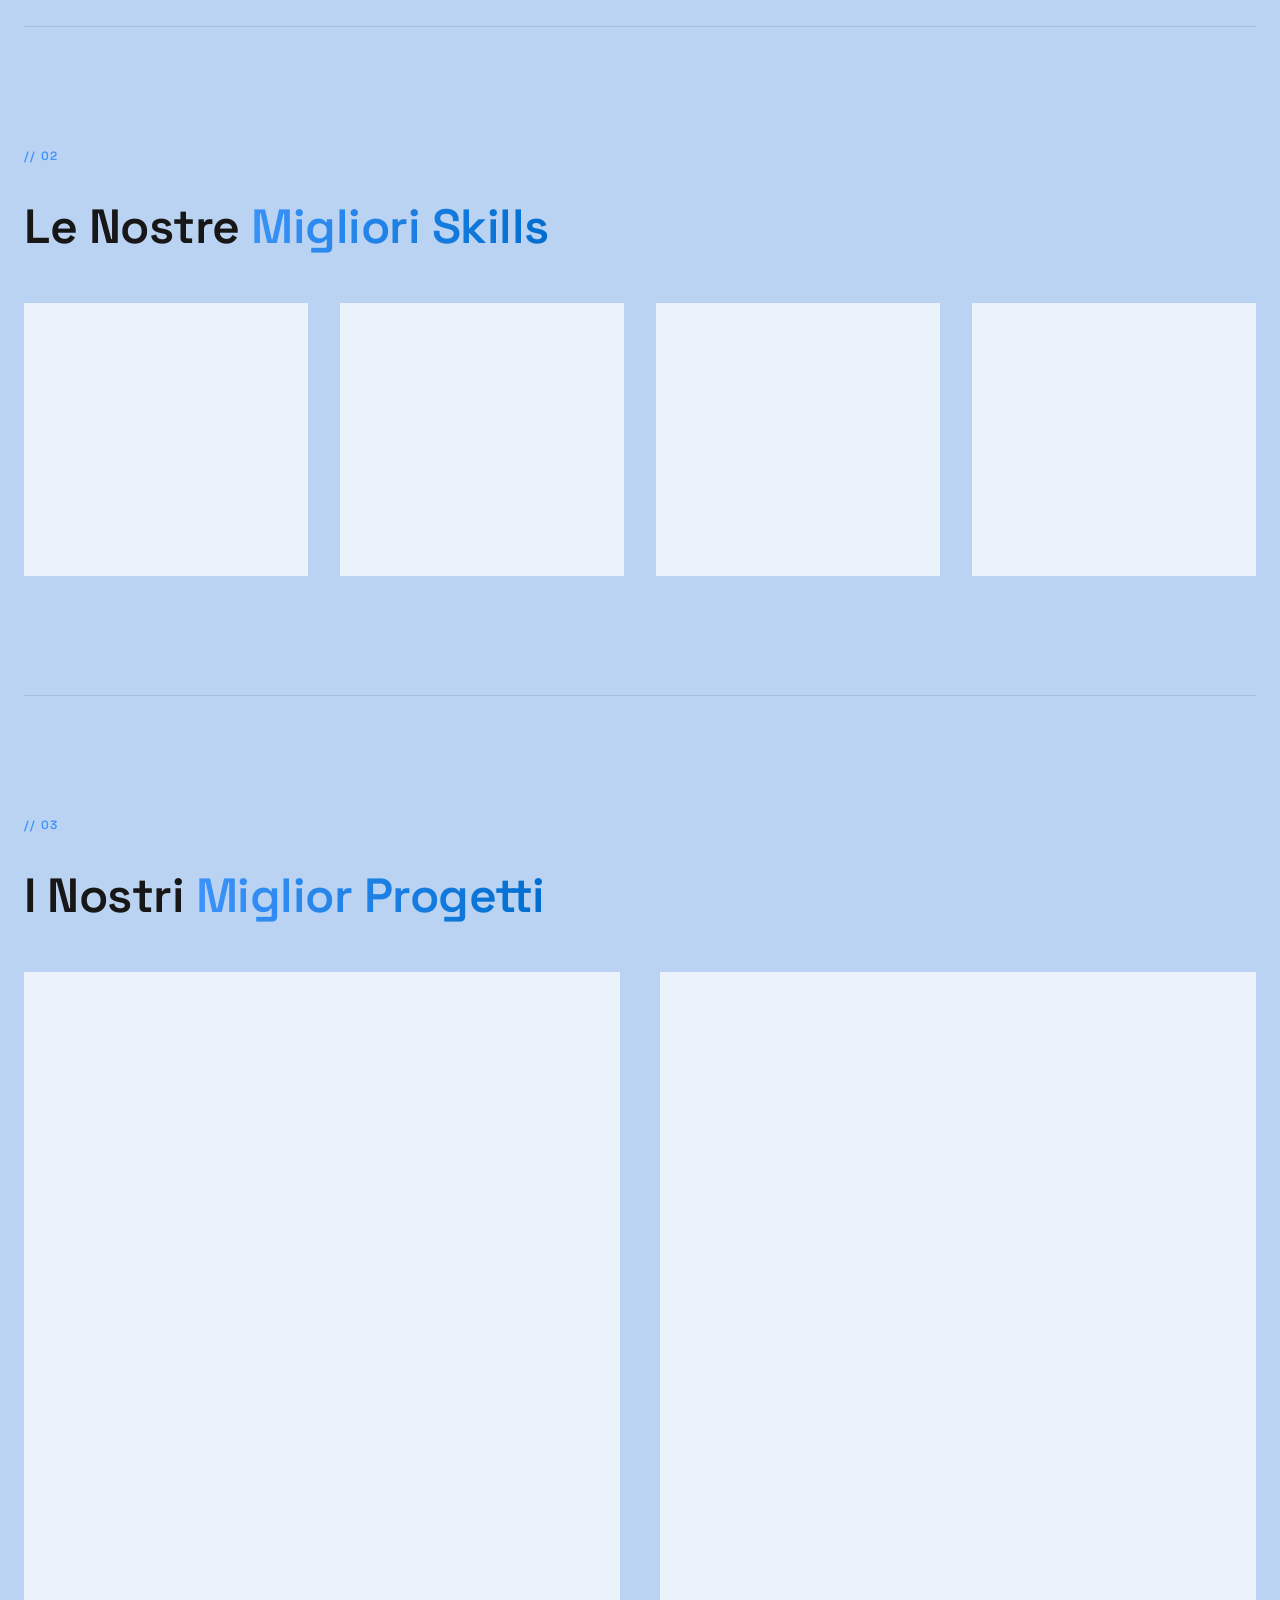
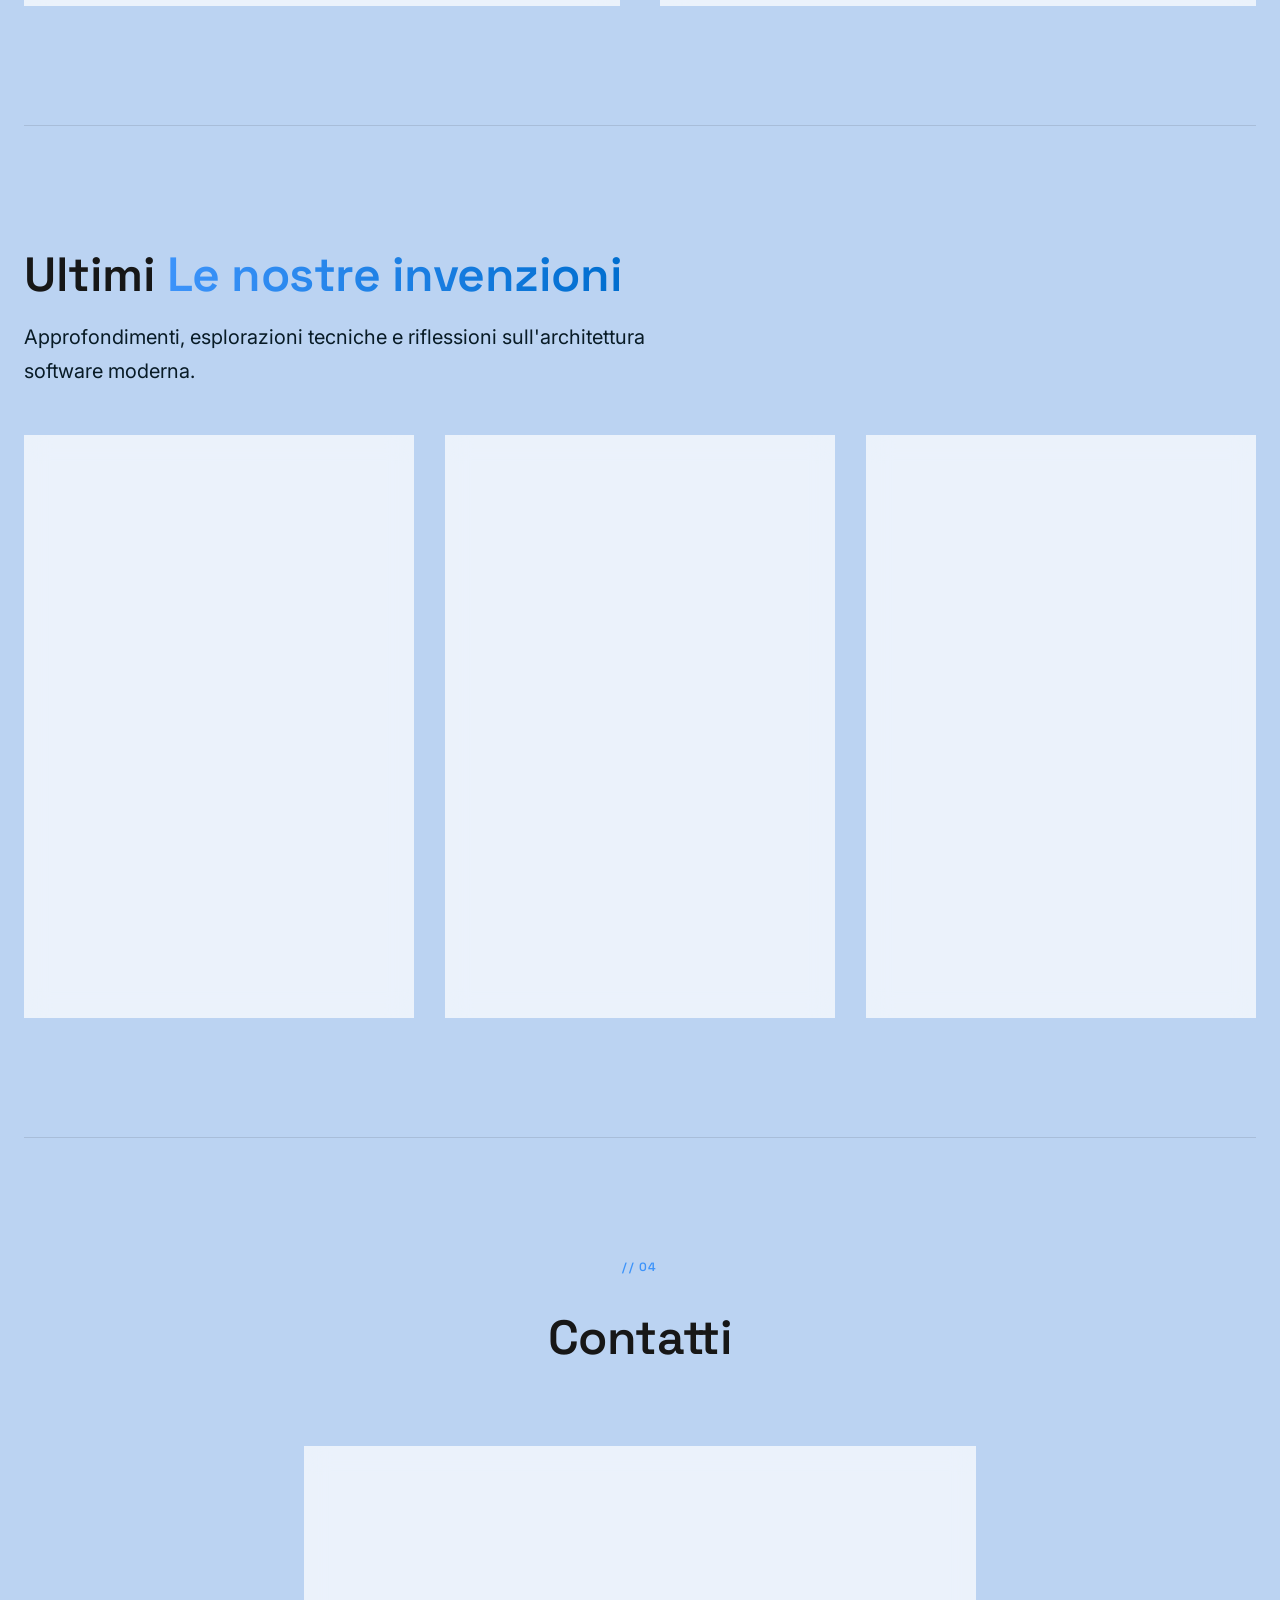
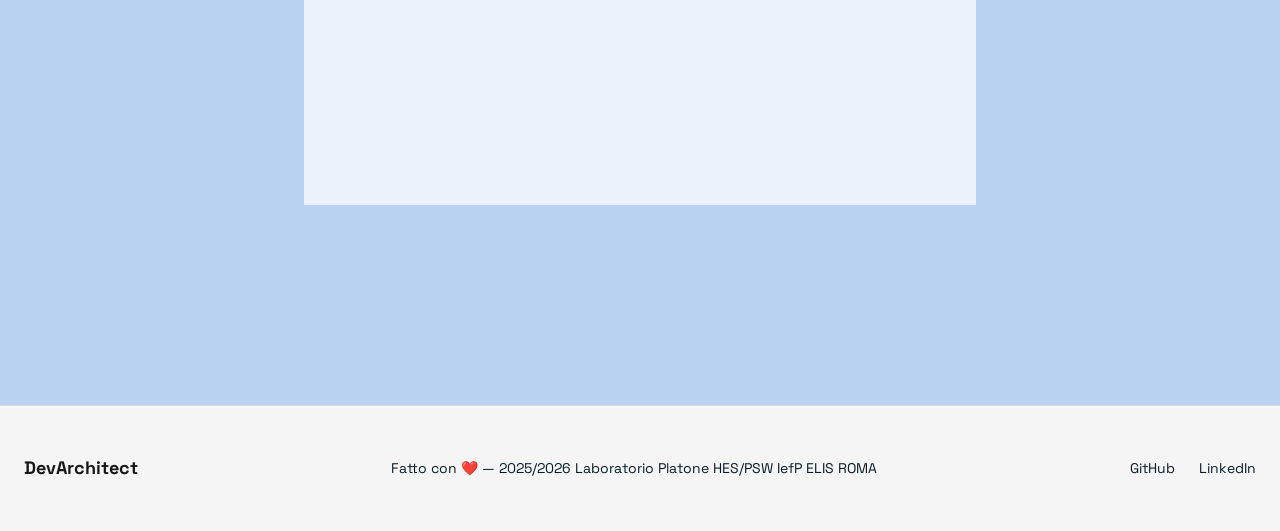
==== commit 787f7b66: "Update index.html Zitto coglione e acetta" ====
--- a/index.html
+++ b/index.html
@@ -36,44 +36,44 @@
 <section id="home">
 <p class="label-caps">👋 Benvenuto nel mio portfolio</p>
 <h1 class="h1-title max-w-4xl">
-                    Ciao, sono<br/>
+                    Ciao, siamo il <br/>
 <span class="text-gradient typing-text" id="typewriter"></span>
 </h1>
 <p class="body-lg max-w-2xl mb-10">
-                    Studente · Developer · Appassionato di web development. Amo trasformare idee in esperienze digitali, una riga di codice alla volta.
+                    Studenti · Developer · Spotivi , trasformiamo ogni cosa possibile in sito web che sia azienda o singolo individuo 
                 </p>
 <div class="btn-group">
-<a class="btn-primary" href="#projects">Vedi i progetti</a>
-<a class="btn-glass" href="#about">Su di me →</a>
+<a class="btn-primary" href="#projects">Vedi i nostri progetti</a>
+<a class="btn-glass" href="#about">Il nostro Team→</a>
 </div>
 </section>
 <!-- About Section -->
 <section id="about">
 <div class="section-header">
 <p class="label-caps">// 01</p>
-<h2 class="h2-title">Chi <span class="text-gradient">sono</span></h2>
+<h2 class="h2-title">Chi <span class="text-gradient">siamo</span></h2>
 </div>
 <div class="about-grid">
 <div class="glass-panel glass-card about-image-card">
 <div class="emoji">🧑‍💻</div>
 <div class="bg-gradient"></div>
 <div class="status-badge">
-<span class="pulse-dot"></span> Disponibile per collaborare
+<span class="pulse-dot"></span> Disponibile per collaborare con noi
                         </div>
 </div>
 <div>
 <p class="body-lg mb-4">
-                            Sono uno studente di informatica appassionato di web development.
-                            Amo trasformare idee in esperienze digitali, una riga di codice alla volta.
+                            Siamo studenti di informatica amanti dei siti web e development.
+                            siamo appasionati di ogni tipo di sfida che sia semplice ma anche complessa 
+                            se vuoi rivoluzionare la tua azienda o la tua persona scegli il Team 5.
                         </p>
 <p class="body-lg mb-8">
-                            Nel tempo libero mi piace giocare ai videogiochi, ascoltare musica
-                            e sperimentare nuovi progetti creativi con il computer.
+                            Nel tempo libero passiamo tempo a scrive codici ma anche facendo molte attività sportive.
                         </p>
 <div class="stats-grid">
 <div>
-<div class="stat-number">12</div>
-<div class="stat-label">Progetti</div>
+<div class="stat-number">5</div>
+<div class="stat-label">I nosti Progetti</div>
 </div>
 <div>
 <div class="stat-number">3</div>
@@ -91,7 +91,7 @@
 <section id="skills">
 <div class="section-header">
 <p class="label-caps">// 02</p>
-<h2 class="h2-title">Le mie <span class="text-gradient">Skills</span></h2>
+<h2 class="h2-title">Le Nostre<span class="text-gradient"> Migliori Skills</span></h2>
 </div>
 <div class="skills-grid">
 <div class="glass-panel glass-card skill-card">
@@ -132,7 +132,7 @@
 <section id="projects">
 <div class="section-header">
 <p class="label-caps">// 03</p>
-<h2 class="h2-title">I miei <span class="text-gradient">Progetti</span></h2>
+<h2 class="h2-title">I Nostri  <span class="text-gradient">Miglior Progetti</span></h2>
 </div>
 <div class="projects-grid">
 <div class="glass-panel glass-card project-card">
@@ -145,8 +145,8 @@
 <span class="tech-chip">CSS</span>
 <span class="tech-chip">JS</span>
 </div>
-<h3 class="project-title">Progetto 1</h3>
-<p class="project-desc">Descrizione breve del tuo primo progetto. Cosa hai imparato? Che problema risolve?</p>
+<h3 class="project-title">Hill Climb Racing</h3>
+<p class="project-desc">Il gioco si chiama Hill Climb Racing e si può giocare si offline che online e presente su ogni piattaforma e risolve i problemi di noia in ogni luogo che sia scuola o ufficio </p>
 <div class="project-links">
 <a class="project-link primary" href="#">
                                     Live <span class="material-symbols-outlined">arrow_forward</span>
@@ -164,8 +164,8 @@
 <span class="tech-chip">HTML</span>
 <span class="tech-chip">CSS</span>
 </div>
-<h3 class="project-title">Progetto 2</h3>
-<p class="project-desc">Descrizione breve del tuo secondo progetto. Cosa hai imparato? Che problema risolve?</p>
+<h3 class="project-title">Elis.org</h3>
+<p class="project-desc">Il progetto di cui andiamo più fieri e il sito web Elis.org ed e un sito di una scuola Professionale che ha luogo a Roma e di cui ha una grande storia dietro di se da più di 80 anni forma i Giovani Per un futuro lavorativo </p>
 <div class="project-links">
 <a class="project-link primary" href="#">
                                     Live <span class="material-symbols-outlined">arrow_forward</span>
@@ -179,7 +179,7 @@
 <!-- Blog Section -->
 <section id="blog">
 <div class="section-header">
-<h2 class="h2-title">Ultimi <span class="text-gradient">Articoli</span></h2>
+<h2 class="h2-title">Ultimi <span class="text-gradient">Le nostre invenzioni</span></h2>
 <p class="body-lg max-w-2xl">Approfondimenti, esplorazioni tecniche e riflessioni sull'architettura software moderna.</p>
 </div>
 <div class="blog-grid">
@@ -189,8 +189,8 @@
 </div>
 <div class="blog-content">
 <span class="blog-date">24 Ott, 2024</span>
-<h3 class="blog-title">Micro-Frontends su Larga Scala</h3>
-<p class="blog-desc">Strategie per orchestrare applicazioni disaccoppiate utilizzando la module federation e strumenti di build moderni.</p>
+<h3 class="blog-title">Scapellas.su.larga.scala</h3>
+<p class="blog-desc">Questa invenzione permette di usare codici come (. , ') che permettono di avere testi gia scritti e facili da modificare </p>
 <a class="blog-link" href="#">
                                 Leggi di più <span class="material-symbols-outlined">arrow_forward</span>
 </a>
@@ -201,9 +201,9 @@
 <div class="blog-pattern-2"></div>
 </div>
 <div class="blog-content">
-<span class="blog-date">12 Set, 2024</span>
-<h3 class="blog-title">Padroneggiare WebGL</h3>
-<p class="blog-desc">Un tuffo profondo nella creazione di esperienze 3D performanti e visivamente sorprendenti direttamente nel browser.</p>
+<span class="blog-date">12 Set, 2026</span>
+<h3 class="blog-title">Gerrys.scottis.exe</h3>
+<p class="blog-desc">é un software che permette di creare siti web im meno di 5 Minuti</p>
 <a class="blog-link" href="#">
                                 Leggi di più <span class="material-symbols-outlined">arrow_forward</span>
 </a>
@@ -214,9 +214,9 @@
 <div class="blog-pattern-3"></div>
 </div>
 <div class="blog-content">
-<span class="blog-date">05 Ago, 2024</span>
-<h3 class="blog-title">React Server Components</h3>
-<p class="blog-desc">Comprendere il nuovo paradigma di rendering e come influisce sul data fetching e sull'idratazione.</p>
+<span class="blog-date">05 Ago, 2021</span>
+<h3 class="blog-title">Hp.rogic.meg</h3>
+<p class="blog-desc">Permette di attivare velocemente ogni tipo di sicurezza di un pc </p>
 <a class="blog-link" href="#">
                                 Leggi di più <span class="material-symbols-outlined">arrow_forward</span>
 </a>
@@ -232,7 +232,7 @@
 </div>
 <div class="glass-panel glass-card contact-card">
 <p class="contact-text">
-                        Hai un'idea, un progetto o vuoi semplicemente salutare? Scrivimi!
+                        Hai un'idea, un progetto o vuoi semplicemente salutare? Scrici ne saremo Felici!
                     </p>
 <a class="btn-primary" href="mailto:tua@email.com" style="display: flex; align-items: center; gap: 0.5rem;">
 <span>✉️</span> Scrivimi
@@ -264,4 +264,4 @@
 </div>
 </footer>
 <script src="js/script.js"></script>
-</body></html>+</body></html>
--- a/css/style.css
+++ b/css/style.css
@@ -1,11 +1,11 @@
 
     :root {
         /* Light Theme */
-        --bg-color: #fafafa;
+        --bg-color: #BBD3F2;
         --text-color: #171717;
-        --text-muted: #525252;
-        --primary-color: #8b5cf6;
-        --secondary-color: #0ea5e9;
+        --text-muted: #081B26; 
+        --primary-color: #3C93FA;
+        --secondary-color: #006ECF;
         --surface-color: rgba(255, 255, 255, 0.7);
         --border-color: rgba(0, 0, 0, 0.1);
         --glass-border: rgba(139, 92, 246, 0.2);
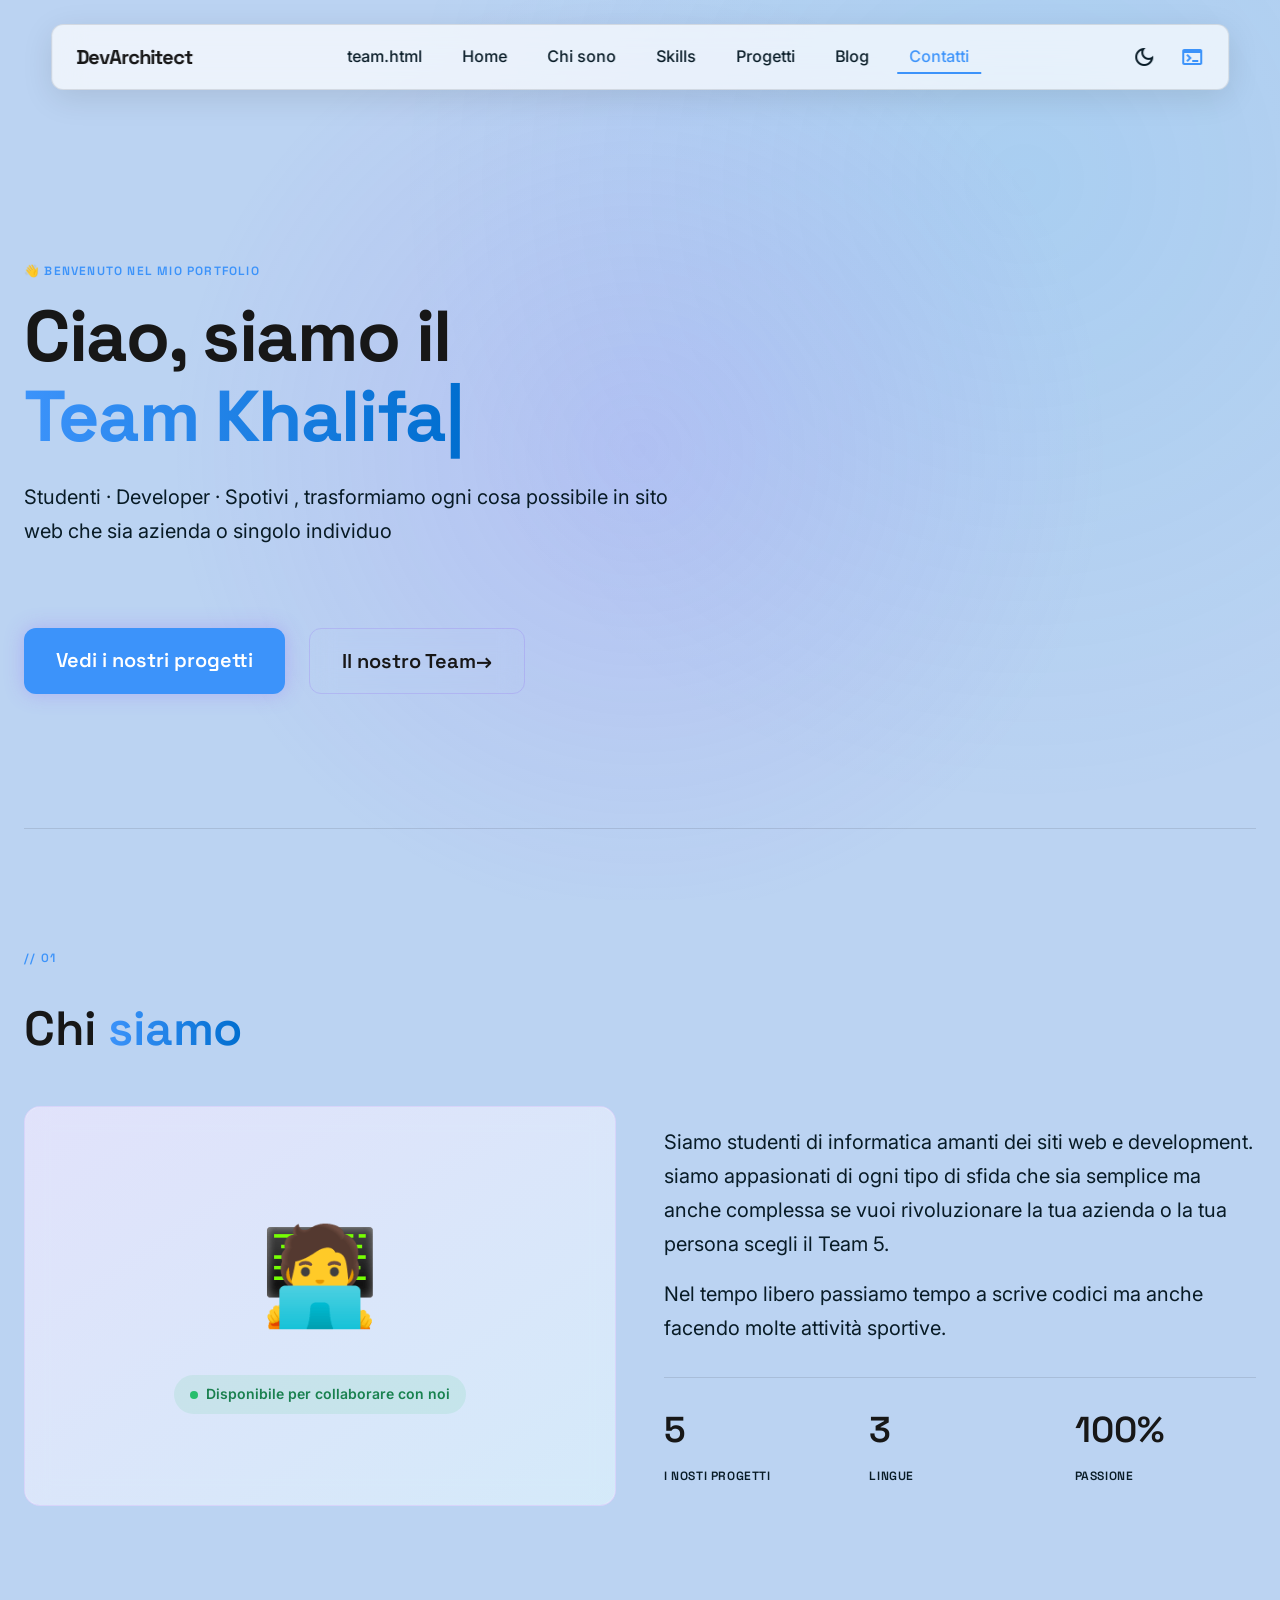
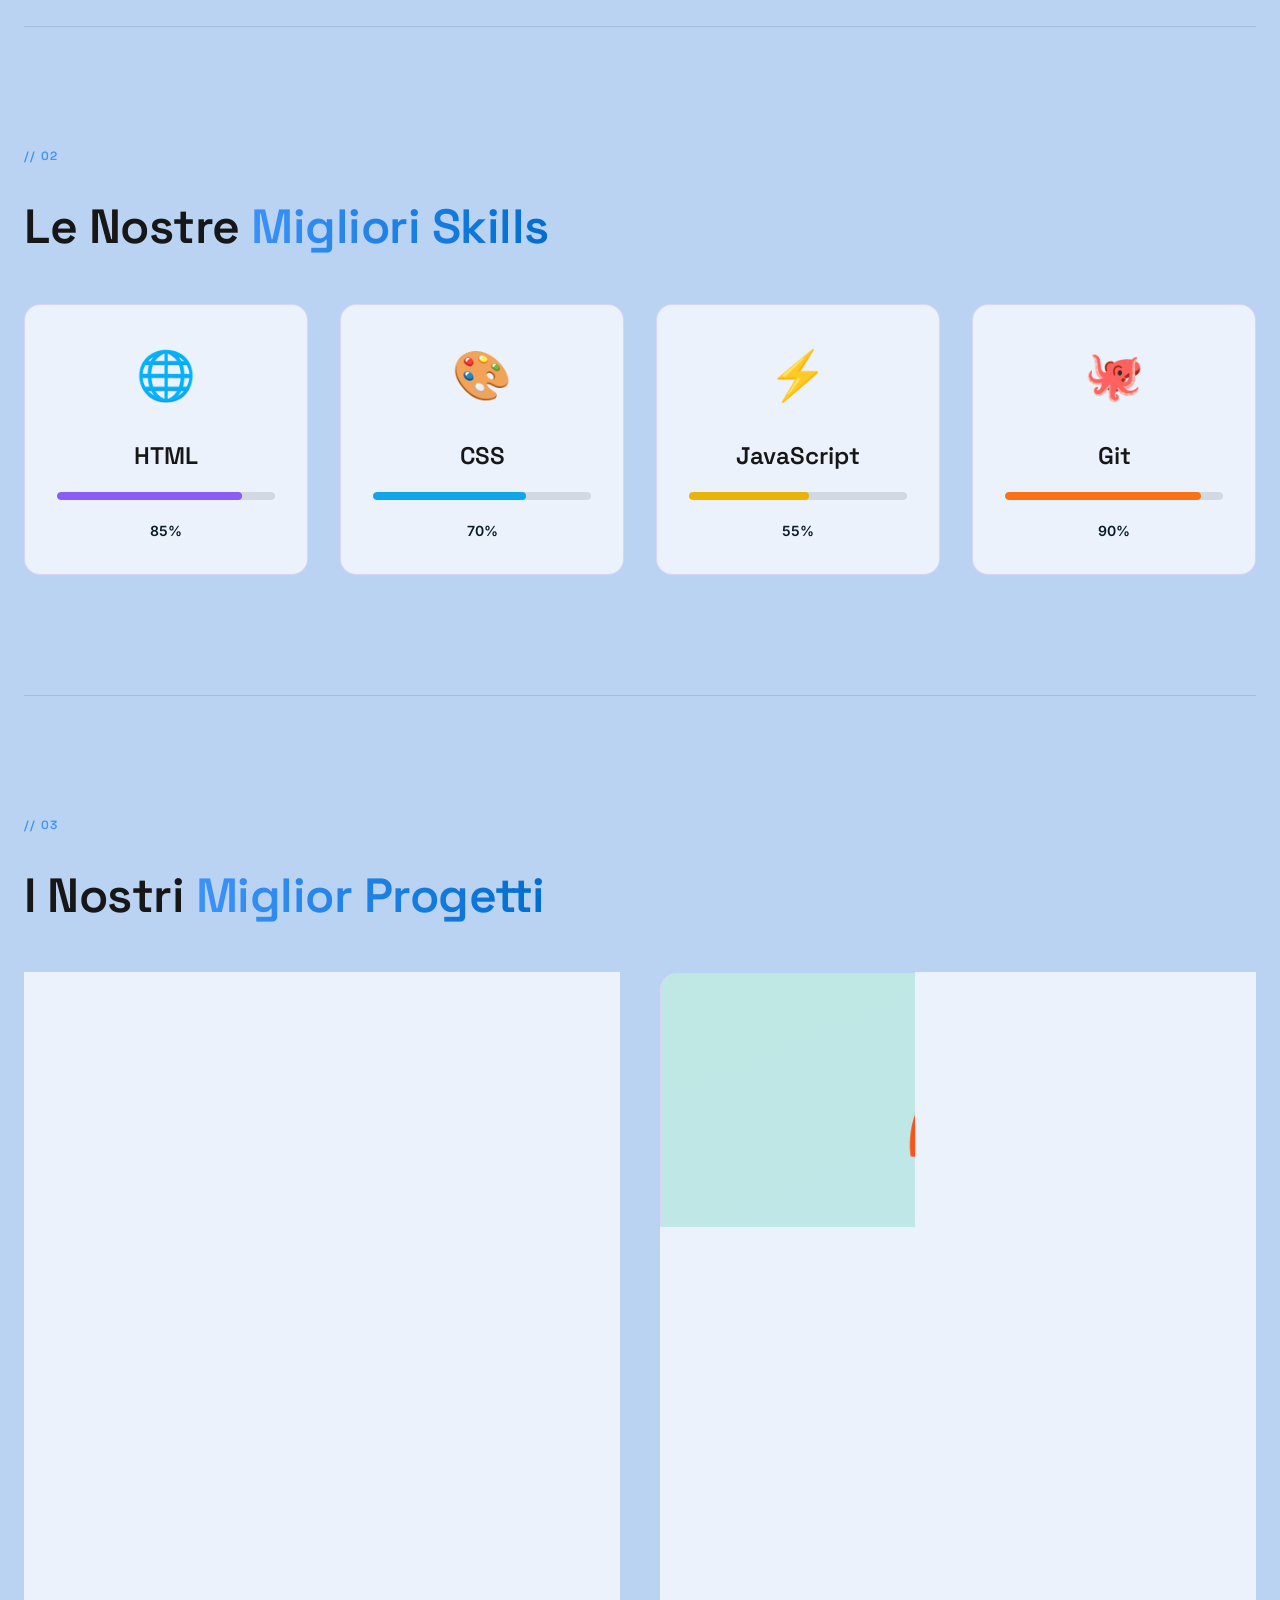
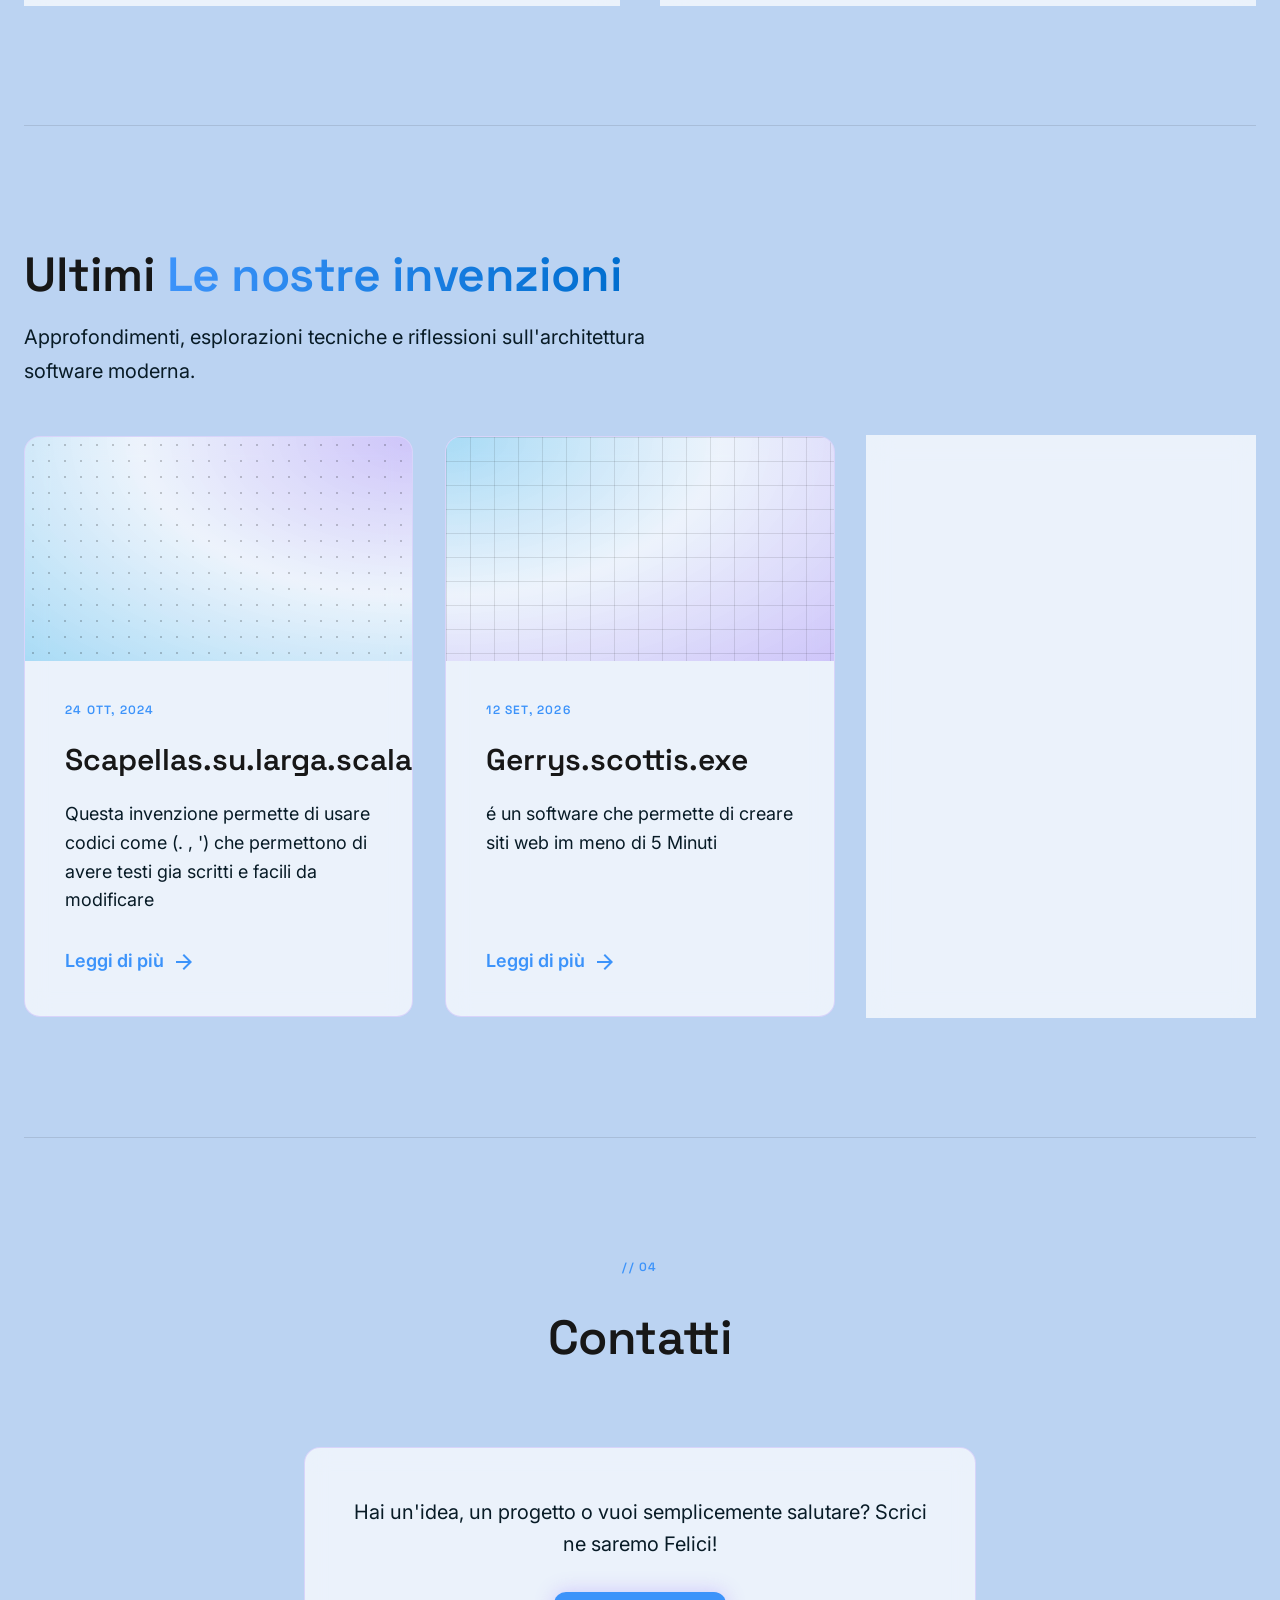
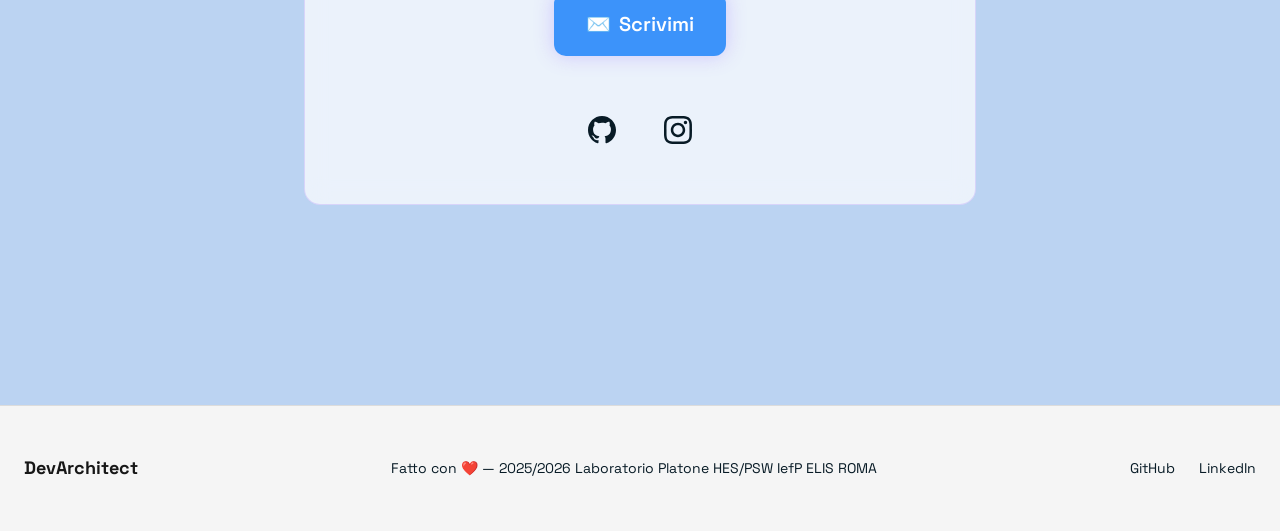
==== commit ebaac2c0: "oooooooo" ====
--- a/index.html
+++ b/index.html
@@ -15,6 +15,7 @@
             DevArchitect
         </div>
 <div class="nav-links">
+<a class="nav-link active" href="#https://github.dev/gabrielepasseri/ProgettoTeamGithub/blob/main/team.html">team.html</a>
 <a class="nav-link active" href="#home">Home</a>
 <a class="nav-link" href="#about">Chi sono</a>
 <a class="nav-link" href="#skills">Skills</a>
@@ -264,4 +265,4 @@
 </div>
 </footer>
 <script src="js/script.js"></script>
-</body></html>
+</body></html>
--- a/css/style.css
+++ b/css/style.css
@@ -20,19 +20,19 @@
 
     :root[data-theme="dark"] {
         /* Dark Theme */
-        --bg-color: #050505;
-        --text-color: #e7e0ed;
-        --text-muted: #a3a3a3;
-        --primary-color: #d0bcff;
-        --secondary-color: #4cd7f6;
-        --surface-color: rgba(29, 26, 35, 0.4);
-        --border-color: rgba(255, 255, 255, 0.05);
-        --glass-border: rgba(255, 255, 255, 0.1);
-        --card-hover-shadow: rgba(139, 92, 246, 0.3);
-        --nav-bg: rgba(10, 10, 10, 0.6);
-        --footer-bg: #0a0a0a;
-        --chip-bg: rgba(255, 255, 255, 0.1);
-        --chip-text: #d4d4d4;
+       --bg-color: #040c2f;
+       --text-color: #e7e0ed;
+       --text-muted: #a3a3a3;
+       --primary-color: #1a85a8;
+       --secondary-color: #049a63;
+       --surface-color: rgba(29, 26, 35, 0.4);
+       --border-color: rgba(255, 255, 255, 0.05);
+       --glass-border: rgba(255, 255, 255, 0.1);
+                       --card-hover-shadow: rgba(139, 92, 246, 0.3);
+                       --nav-bg: rgba(10, 10, 10, 0.6);
+                       --footer-bg: #0a0a0a;
+                       --chip-bg: rgba(255, 255, 255, 0.1);
+                       --chip-text: #d4d4d4;
     }
 
     * {
